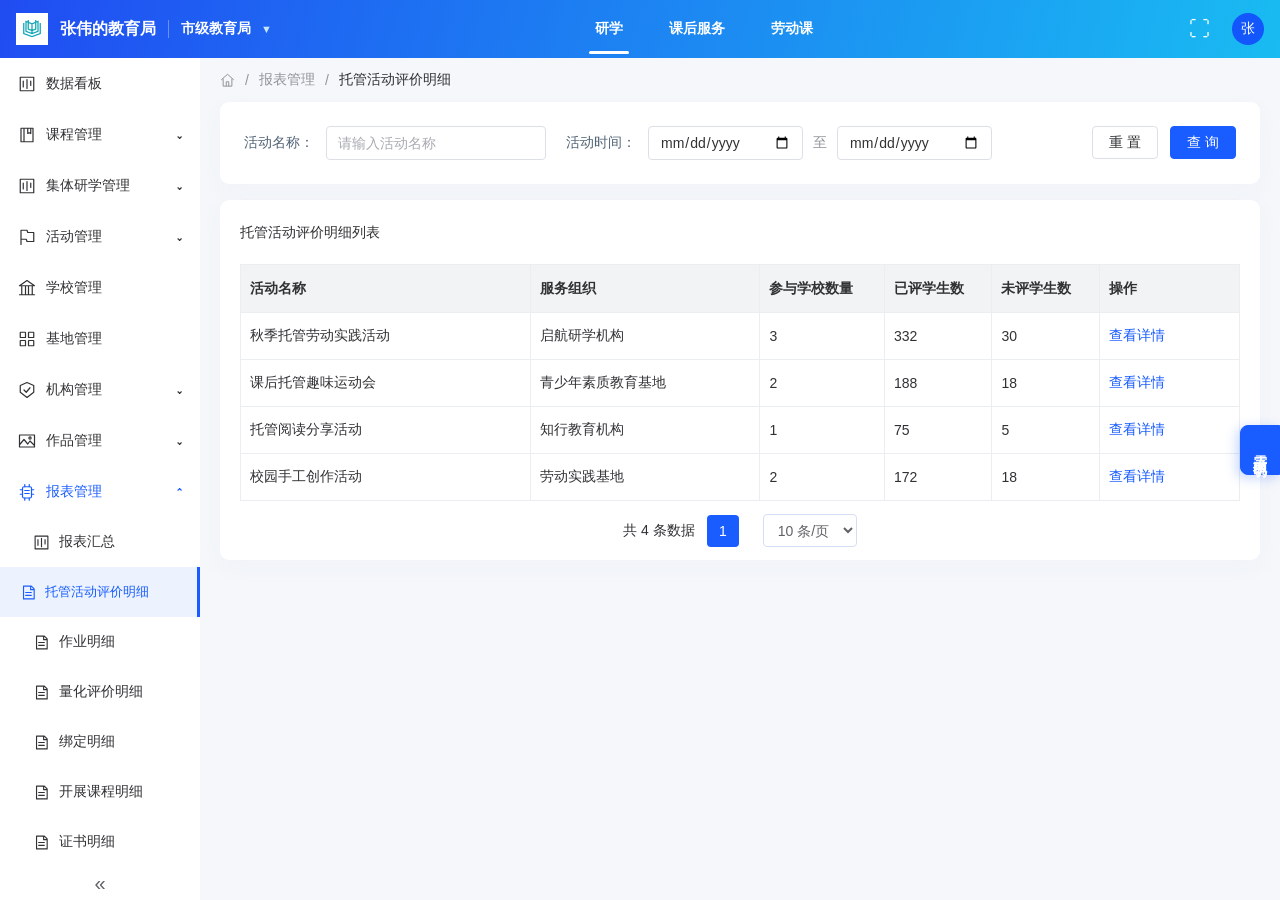
==== projects/custody-activity-evaluation/index.html @ d4545032 "Float requirements button at right edge of viewport" ====
<!doctype html>
<html lang="zh-CN">
<head>
<meta charset="UTF-8"><meta name="viewport" content="width=device-width,initial-scale=1">
<title>托管活动评价明细 · 教育局管理平台</title>
<style>
*{box-sizing:border-box}body{margin:0;color:#303133;background:#f5f7fa;font:14px Arial,"Microsoft YaHei","PingFang SC",sans-serif}button,input,select{font:inherit}button{cursor:pointer}header{height:58px;background:linear-gradient(105deg,#204cf2,#19bbf2);display:flex;align-items:center;color:white;padding:0 16px;position:fixed;z-index:5;inset:0 0 auto}.brand{display:flex;align-items:center;gap:12px;font-size:16px;font-weight:600}.logo{background:white;width:32px;height:32px;color:#13a7b7;display:grid;place-items:center}.logo svg{width:24px;height:24px}.level{border-left:1px solid #ffffff55;padding-left:12px;font-size:14px}.triangle{font-size:11px;color:#c6e5ff;padding-left:6px}.top-tabs{position:absolute;left:46%;height:100%;display:flex;gap:34px;align-items:center}.top-tab{position:relative;color:white;border:0;background:none;padding:0 6px;height:100%;font-weight:600}.top-tab.active:after{content:"";position:absolute;bottom:4px;left:0;right:0;height:3px;background:white;border-radius:2px}.account{margin-left:auto;display:flex;gap:22px;align-items:center}.avatar{height:32px;width:32px;background:#1256fc;border-radius:50%;display:grid;place-items:center}aside{position:fixed;top:58px;bottom:0;left:0;width:200px;background:white;display:flex;flex-direction:column}.menu-scroll{overflow:auto;flex:1;padding-bottom:10px}.menu{width:100%;border:0;background:white;text-align:left;height:51px;padding:0 18px;display:flex;align-items:center;gap:10px;white-space:nowrap;color:#303133}.menu svg{height:18px;width:18px;flex-shrink:0}.chevron{margin-left:auto;font-size:12px}.menu.parent{color:#195cff}.submenu .menu{padding-left:33px;font-size:14px;height:50px;gap:9px}.submenu .menu svg{width:17px;height:17px}.submenu .menu.new-item{padding-left:20px;font-size:13px;gap:8px}.menu.active{background:#ecf3ff;color:#195cff;border-right:3px solid #195cff}.menu:hover{background:#f0f5ff}.collapse{height:34px;background:white;border:0;font-size:20px;color:#606266}.hidden{display:none!important}main{margin:58px 0 0 200px;padding:0 20px 30px;min-height:calc(100vh - 58px)}.breadcrumb{height:44px;display:flex;align-items:center;gap:10px;color:#909399}.breadcrumb svg{height:15px;width:15px}.breadcrumb .current{color:#303133}.panel{background:white;border-radius:9px;box-shadow:0 7px 18px #e8eef766;margin-bottom:16px}.filter-top{height:61px;border-bottom:1px solid #f1f2f5;padding:0 24px;display:flex;align-items:center;gap:30px}.filter-title{font-weight:500}.subtle{color:#909399;font-size:13px}.search{margin-left:auto;width:246px;height:33px;border:1px solid #d5def3;border-radius:5px;display:flex;align-items:center;gap:6px;padding:0 10px;color:#8d9aad}.search svg{height:14px;width:14px}.search input{width:100%;border:0;outline:none;color:#606266}.search input::placeholder{color:#8994a7}.filter-body{padding:0 24px}.filter-row{height:56px;display:flex;align-items:center;border-bottom:1px dashed #f0f1f4;gap:24px}.filter-label{width:72px;text-align:right;color:#526477}.choice{border:1px solid transparent;background:white;padding:3px 8px;border-radius:3px;color:#303133;line-height:18px}.choice.selected{border-color:#5e6cff;color:#5264ff}.expand{margin-left:auto;color:#195cff;border:0;background:none}.actions{height:58px;display:flex;align-items:center;justify-content:flex-end;gap:16px}.btn{height:33px;padding:0 16px;border:1px solid #dcdfe6;border-radius:4px;background:white;color:#303133}.btn.primary{background:#195cff;border-color:#195cff;color:white}.btn:disabled{opacity:.48;cursor:not-allowed}.list-panel{padding:16px 20px 0;min-height:310px}.toolbar{height:48px;display:flex;align-items:flex-start;justify-content:space-between}.toolbar-title{line-height:32px;font-weight:500}.export{display:flex;align-items:center;gap:7px}.export svg{width:15px;height:15px}table{width:100%;border-collapse:collapse;font-size:14px}th,td{border:1px solid #ebeef0;text-align:left;padding:14px 9px;height:47px}th{background:#f2f3f5;font-weight:600}.structure-table th{height:48px}.empty-cell{height:154px;text-align:center;color:#909399}.empty{display:flex;flex-direction:column;align-items:center;gap:10px}.empty svg{height:42px;width:52px;color:#c3cbd8}.empty small{color:#b0b6c0;font-size:12px}.pagination{height:59px;display:flex;justify-content:center;align-items:center;gap:12px}.page{border:0;border-radius:4px;height:32px;min-width:32px;background:#195cff;color:white}.page-size{margin-left:12px;border:1px solid #d5def3;background:white;height:33px;border-radius:4px;padding:0 10px;color:#606266}.toast{position:fixed;top:76px;left:50%;transform:translateX(-50%);background:white;border:1px solid #dce8ff;box-shadow:0 5px 20px #0001;padding:12px 24px;border-radius:5px;z-index:8;color:#526477}.placeholder-row{height:56px;color:#a5adba;display:flex;align-items:center;padding-left:96px;border-bottom:1px dashed #f0f1f4}body.compact aside{width:64px}body.compact aside .menu span,body.compact .submenu,body.compact .chevron{display:none}body.compact main{margin-left:64px}body.compact .menu{justify-content:center;padding:0}@media(max-width:1000px){.top-tabs{left:49%;gap:14px}.level{display:none}main{min-width:760px}.brand{font-size:14px}.subtle{font-size:12px}}button:focus-visible{outline:2px solid #72a1ff;outline-offset:3px}

.activity-filters{display:flex;flex-wrap:wrap;align-items:center;gap:24px 32px;padding:24px 0;border-bottom:1px dashed #f0f1f4}.field{display:flex;align-items:center;gap:12px}.field>span{color:#526477;white-space:nowrap}.field input{width:220px;height:34px;padding:0 11px;color:#303133;border:1px solid #dcdfe6;border-radius:4px;background:white;outline:none}.field input:focus{border-color:#195cff}.field input::placeholder{color:#a8abb2}.date-range{display:flex;align-items:center;gap:10px}.date-range input{width:155px}.date-range em{font-style:normal;color:#909399}.link-btn{border:0;background:none;padding:0;color:#195cff}.demo-tag{font-size:12px;color:#909399;margin-left:12px;font-weight:400}.structure-table th:first-child{width:40%}.structure-table th:last-child{width:140px}dialog{border:0;border-radius:8px;padding:0;width:560px;max-width:90vw;box-shadow:0 14px 50px #0003;color:#303133}dialog::backdrop{background:#0006}.dialog-head{padding:20px 24px;border-bottom:1px solid #ebeef0;display:flex;align-items:center;justify-content:space-between;font-size:16px}.dialog-close{border:0;background:none;color:#909399;font-size:24px}.dialog-body{padding:24px}.detail-grid{display:grid;grid-template-columns:140px 1fr;gap:20px 12px;margin:0}.detail-grid dt{color:#909399}.detail-grid dd{margin:0}.detail-placeholder{margin-top:24px;padding:24px;text-align:center;background:#f5f7fa;color:#909399;border-radius:4px}.dialog-foot{padding:0 24px 20px;text-align:right}.field input.invalid{border-color:#f56c6c}
.filter-body:has(.activity-filters){display:flex;align-items:flex-start;gap:24px}.filter-body:has(.activity-filters) #filters{flex:1;min-width:0}.filter-body:has(.activity-filters) .activity-filters{border-bottom:0;gap:20px}.filter-body:has(.activity-filters)>.actions{flex-shrink:0;height:auto;padding:24px 0;gap:12px}.filter-body:has(.activity-filters) .field select{width:140px}
.structure-table{min-width:1000px}.structure-table th:first-child{width:29%}.structure-table th:nth-child(2){width:23%}
.requirements-button{position:fixed;right:0;top:50%;transform:translateY(-50%);z-index:10;writing-mode:vertical-rl;letter-spacing:3px;width:40px;height:auto;padding:18px 10px;border-radius:8px 0 0 8px;box-shadow:-3px 3px 12px #195cff40;font-weight:600}.requirements-button:hover{background:#3974ff}#requirements-drawer{position:fixed;inset:0 0 0 auto;margin:0;width:640px;max-width:100vw;height:100dvh;max-height:100dvh;border-radius:0;box-shadow:-8px 0 32px #0002}#requirements-drawer[open]{display:flex;flex-direction:column;animation:drawer-enter .2s ease-out}#requirements-drawer::backdrop{background:#0005}.requirements-head{display:flex;align-items:center;justify-content:space-between;padding:20px 24px;border-bottom:1px solid #ebeef0;flex-shrink:0}.requirements-head h2{font-size:18px;font-weight:600;margin:0}.requirements-content{padding:24px;overflow:auto;flex:1;line-height:1.8}.requirements-content h3{font-size:16px;line-height:1.8;margin:0 0 22px;font-weight:600}.requirements-section-label{color:#526477;font-weight:600;margin:0 0 18px}.requirements-content section+section{border-top:1px solid #ebeef0;margin-top:24px;padding-top:24px}.requirements-content h4{font-size:16px;color:#195cff;margin:0 0 16px}.requirements-content dl{margin:0}.requirements-content dt{font-weight:600;margin:16px 0 5px}.requirements-content dt:after{content:'：'}.requirements-content dd{margin:0;color:#606266}.requirements-footer{padding:16px 24px;border-top:1px solid #ebeef0;text-align:right;flex-shrink:0}@keyframes drawer-enter{from{transform:translateX(100%)}to{transform:translateX(0)}}@media(prefers-reduced-motion:reduce){#requirements-drawer[open]{animation:none}}
</style>
</head>
<body>
<svg xmlns="http://www.w3.org/2000/svg" style="display:none"><symbol id="grid" viewBox="0 0 24 24"><rect x="3" y="3" width="7" height="7" rx=".5"/><rect x="14" y="3" width="7" height="7" rx=".5"/><rect x="3" y="14" width="7" height="7" rx=".5"/><rect x="14" y="14" width="7" height="7" rx=".5"/></symbol><symbol id="book" viewBox="0 0 24 24"><path d="M4 3h16v18H4zM8 3v18M13 3v7l2-1 2 1V3"/></symbol><symbol id="chart" viewBox="0 0 24 24"><path d="M3 21V3h18v18zM7 16V8m5 10V6m5 8V8"/></symbol><symbol id="flag" viewBox="0 0 24 24"><path d="M4 22V3h8l1 3h8v12h-9l-1-3H4"/></symbol><symbol id="school" viewBox="0 0 24 24"><path d="m2 9 10-7 10 7H2zm0 12h20M5 10v11m5-11v11m4-11v11m5-11v11"/></symbol><symbol id="shield" viewBox="0 0 24 24"><path d="m12 2 9 4v9l-9 7-9-7V6zM8 12l3 3 5-6"/></symbol><symbol id="image" viewBox="0 0 24 24"><path d="M2 4h20v16H2zM2 17l6-7 5 6 3-4 6 6"/><circle cx="16" cy="8" r="1.5"/></symbol><symbol id="report" viewBox="0 0 24 24"><rect x="6" y="5" width="12" height="15" rx="2"/><path d="M9 5V2m6 3V2M9 20v3m6-3v3M6 9H3m3 6H3m15-6h3m-3 6h3M9 10h6m-6 4h6"/></symbol><symbol id="detail" viewBox="0 0 24 24"><path d="M5 3h11l4 4v14H5zM15 3v5h5M8 12h8m-8 4h8"/></symbol><symbol id="home" viewBox="0 0 24 24"><path d="m2 11 10-9 10 9M5 9v12h14V9M10 21v-7h4v7"/></symbol><symbol id="search" viewBox="0 0 24 24"><circle cx="10" cy="10" r="7"/><path d="m15 15 7 7"/></symbol><symbol id="export" viewBox="0 0 24 24"><path d="M12 16V3m-5 5 5-5 5 5M3 15v6h18v-6"/></symbol></svg>
<header><div class="brand"><div class="logo"><svg viewBox="0 0 32 32" fill="none" stroke="currentColor" stroke-width="1.7"><path d="M5 8v14l11 4 11-4V8M8 6l8 3 8-3v13l-8 3-8-3zM16 9v13M11 4v12l5 2 5-2V4"/></svg></div><span>张伟的教育局</span><span class="level">市级教育局 <span class="triangle">▼</span></span></div><nav class="top-tabs"><button class="top-tab active">研学</button><button class="top-tab">课后服务</button><button class="top-tab">劳动课</button></nav><div class="account"><span style="font-size:21px">⛶</span><div class="avatar">张</div></div></header>
<aside><div class="menu-scroll" id="menu"></div><button class="collapse" title="收起菜单" aria-label="收起菜单">«</button></aside>
<main><div class="breadcrumb"><svg fill="none" stroke="currentColor" stroke-width="1.6"><use href="#home"/></svg><span>/</span><span>报表管理</span><span>/</span><span class="current" id="breadcrumb">托管活动评价明细</span></div>
<section class="panel"><div class="filter-top" id="filter-top"><span class="filter-title">筛选条件</span><span class="subtle">具体筛选项待补充</span></div><div class="filter-body"><div id="filters"></div><div class="actions"><button class="btn" id="reset">重 置</button><button class="btn primary" id="query">查 询</button></div></div></section>
<section class="panel list-panel"><div class="toolbar"><span class="toolbar-title" id="list-title">托管活动评价明细列表</span></div><div style="overflow:auto" id="table"></div><div class="pagination"><span id="total">共 0 条数据</span><button class="page">1</button><select class="page-size" aria-label="每页条数"><option>10 条/页</option><option>20 条/页</option><option>50 条/页</option></select></div></section></main>
<button class="btn primary requirements-button" id="requirements-button" aria-haspopup="dialog" aria-controls="requirements-drawer" aria-expanded="false">需求说明</button>
<dialog id="detail-dialog" aria-labelledby="detail-title"><div class="dialog-head"><span id="detail-title">托管活动评价详情</span><button class="dialog-close" aria-label="关闭详情">×</button></div><div class="dialog-body" id="detail-body"></div><div class="dialog-foot"><button class="btn" id="close-detail">关 闭</button></div></dialog>
<dialog id="requirements-drawer" aria-labelledby="requirements-title"><div class="requirements-head"><h2 id="requirements-title">需求说明</h2><button class="dialog-close" id="requirements-close" aria-label="关闭需求说明">×</button></div><div class="requirements-content"><h3>教育局端 —— 报表管理——新增托管活动评价明细</h3><p class="requirements-section-label">【统计来源】</p><section><h4>1、市教育局</h4><dl><dt>参与学校数</dt><dd>该市教育局和该市区县教育局下的所有的机构端、基地端、运营后台创建的托管活动授权给学校并上架的学校数量</dd><dt>已评价学生数</dt><dd>该市教育局和该市区县教育局下所有学校学生，报名后在家长端小程序提交的评价数量</dd><dt>未评价学生数</dt><dd>该市教育局和该市区县教育局下所有学校学生，总报名数量 - 已评价学生数量</dd><dt>评价明细</dt><dd>来源于学生在家长端小程序提交的评价明细</dd></dl></section><section><h4>2、区县教育局</h4><dl><dt>参与学校数</dt><dd>该区县教育局下的所有的机构端、基地端、运营后台创建的托管活动授权给学校并上架的学校数量</dd><dt>已评价学生数</dt><dd>该区县教育局下所有学校学生，报名后在家长端小程序提交的评价数量</dd><dt>未评价学生数</dt><dd>该区县教育局下所有学校学生，总报名数量 - 已评价学生数量</dd><dt>评价明细</dt><dd>来源于家长端学生提交的评价明细</dd></dl></section></div><div class="requirements-footer"><button class="btn" id="requirements-done">关 闭</button></div></dialog>
<script>
const icon=(name)=>`<svg fill="none" stroke="currentColor" stroke-width="1.6" stroke-linejoin="round" stroke-linecap="round"><use href="#${name}"/></svg>`;
const parents=[['数据看板','chart'],['课程管理','book'],['集体研学管理','chart'],['活动管理','flag'],['学校管理','school'],['基地管理','grid'],['机构管理','shield'],['作品管理','image']];
const reports=['报表汇总','托管活动评价明细','作业明细','量化评价明细','绑定明细','开展课程明细','证书明细','校级报表','活动报表','营期班级统计'];
document.querySelector('#menu').innerHTML=parents.map(([label,img],i)=>`<button class="menu" data-other="${label}">${icon(img)}<span>${label}</span>${[1,2,3,6,7].includes(i)?'<b class="chevron">⌄</b>':''}</button>`).join('')+`<button class="menu parent" id="report-toggle" aria-expanded="true">${icon('report')}<span>报表管理</span><b class="chevron">⌃</b></button><div class="submenu">${reports.map((label,i)=>`<button class="menu ${i===1?'active new-item':''}" data-report="${label}">${icon(i===0?'chart':i===8?'grid':'detail')}<span>${label}</span></button>`).join('')}</div>`;
let current='托管活动评价明细';
const activities=[
{id:1,serviceOrganization:'启航研学机构',name:'秋季托管劳动实践活动',date:'2026-11-12',schools:[{name:'驻马店市实验小学',evaluated:128,unevaluated:12},{name:'驻马店市第二小学',evaluated:96,unevaluated:8},{name:'驻马店市第三小学',evaluated:108,unevaluated:10}]},
{id:2,serviceOrganization:'青少年素质教育基地',name:'课后托管趣味运动会',date:'2026-11-10',schools:[{name:'驻马店市实验小学',evaluated:86,unevaluated:6},{name:'驻马店市第二小学',evaluated:102,unevaluated:12}]},
{id:3,serviceOrganization:'知行教育机构',name:'托管阅读分享活动',date:'2026-11-06',schools:[{name:'驻马店市第三小学',evaluated:75,unevaluated:5}]},
{id:4,serviceOrganization:'劳动实践基地',name:'校园手工创作活动',date:'2026-10-28',schools:[{name:'驻马店市实验小学',evaluated:90,unevaluated:10},{name:'驻马店市第三小学',evaluated:82,unevaluated:8}]}];
const escapeHtml=value=>String(value).replace(/[&<>"']/g,c=>({'&':'&amp;','<':'&lt;','>':'&gt;','"':'&quot;',"'":'&#39;'}[c]));
function filterActivities(school='',activity='',start='',end=''){
return activities.filter(a=>a.name.includes(activity)&&(!start||a.date>=start)&&(!end||a.date<=end)).map(a=>({...a,schools:a.schools.filter(s=>s.name.includes(school))})).filter(a=>a.schools.length).map(a=>({...a,schoolCount:a.schools.length,evaluated:a.schools.reduce((n,s)=>n+s.evaluated,0),unevaluated:a.schools.reduce((n,s)=>n+s.unevaluated,0)}));
}
let activityRows=[];
function renderActivities(){
const school='';const activity=document.querySelector('#activity-name').value.trim();const start=document.querySelector('#activity-start').value;const end=document.querySelector('#activity-end').value;
document.querySelector('#activity-end').classList.toggle('invalid',Boolean(start&&end&&start>end));
if(start&&end&&start>end){toast('结束时间不能早于开始时间');return}
activityRows=filterActivities(school,activity,start,end);
document.querySelector('#table').innerHTML='<table class="structure-table"><thead><tr><th>活动名称</th><th>服务组织</th><th>参与学校数量</th><th>已评学生数</th><th>未评学生数</th><th>操作</th></tr></thead><tbody>'+(activityRows.length?activityRows.map(a=>`<tr><td>${escapeHtml(a.name)}</td><td>${escapeHtml(a.serviceOrganization)}</td><td>${a.schoolCount}</td><td>${a.evaluated}</td><td>${a.unevaluated}</td><td><button class="link-btn" data-detail="${a.id}">查看详情</button></td></tr>`).join(''):'<tr><td colspan="6" class="empty-cell">暂无符合筛选条件的数据</td></tr>')+'</tbody></table>';
document.querySelector('#total').textContent='共 '+activityRows.length+' 条数据';
}
function render(name){
current=name;document.querySelector('#breadcrumb').textContent=name;document.title=name+' · 教育局管理平台';document.querySelectorAll('[data-report]').forEach(el=>el.classList.toggle('active',el.dataset.report===name));const student=name==='学生明细';const custody=name==='托管活动评价明细';document.querySelector('#filter-top').classList.toggle('hidden',custody);document.querySelector('#requirements-button').classList.toggle('hidden',!custody);
document.querySelector('#filter-top').innerHTML=student?'<span>学生数: <b>2</b></span><span>作业提交数: <b>15</b></span><label class="search">'+icon('search')+'<input placeholder="请输入学生姓名" aria-label="学生姓名"></label>':'<span class="filter-title">筛选条件</span>';
document.querySelector('#filters').innerHTML=student?'<div class="filter-row"><span class="filter-label">学年：</span><button class="choice selected">2026~2027</button><button class="choice">2025~2026</button><button class="expand">展开⌄</button></div><div class="filter-row"><span class="filter-label">学期：</span><button class="choice selected">2026上学期</button></div>':custody?'<div class="activity-filters"><label class="field"><span>活动名称：</span><input id="activity-name" type="search" placeholder="请输入活动名称"></label><div class="field"><span>活动时间：</span><div class="date-range"><input id="activity-start" type="date" aria-label="活动开始时间"><em>至</em><input id="activity-end" type="date" aria-label="活动结束时间"></div></div></div>':'<div class="placeholder-row">筛选条件待补充</div>';
document.querySelector('#list-title').innerHTML=student?'':escapeHtml(name)+'列表';document.querySelector('#export')?.remove();if(student){const exportButton=document.createElement('button');exportButton.className='btn primary export';exportButton.id='export';exportButton.innerHTML=icon('export')+'导出报表';exportButton.onclick=exportReferenceStudents;document.querySelector('.toolbar').append(exportButton)};
if(student){renderStudents('')}else if(custody){renderActivities()}else{document.querySelector('#table').innerHTML='<table><thead><tr><th>列表字段待补充</th></tr></thead><tbody><tr><td class="empty-cell">暂无数据</td></tr></tbody></table>';document.querySelector('#total').textContent='共 0 条数据'}
}
const students=[['学生张伟','已绑定',15,8,0,1,0,0,1,0,0,'15683081401'],['秋秋','已绑定',0,6,1,1,0,0,0,1,0,'18510239330']];
function renderStudents(q){let rows=students.filter(r=>r[0].includes(q));document.querySelector('#table').innerHTML='<table style="min-width:1100px"><thead><tr><th rowspan="2">学生姓名</th><th rowspan="2">绑定状态</th><th rowspan="2">作业提交数</th><th colspan="4">过程性评价</th><th colspan="4">期末综评</th><th rowspan="2">绑定手机号</th></tr><tr>'+Array(2).fill(['A','B','C','D'].map(x=>'<th>评价'+x+'数</th>').join('')).join('')+'</tr></thead><tbody>'+rows.map(r=>'<tr>'+r.map(c=>'<td>'+c+'</td>').join('')+'</tr>').join('')+'</tbody></table>';document.querySelector('#total').textContent='共 '+rows.length+' 条数据'}
let toastTimer;function toast(text){document.querySelector('.toast')?.remove();const el=document.createElement('div');el.className='toast';el.setAttribute('role','status');el.textContent=text;document.body.append(el);clearTimeout(toastTimer);toastTimer=setTimeout(()=>el.remove(),2600)}
document.querySelectorAll('[data-report]').forEach(el=>el.onclick=()=>el.dataset.report==='报表汇总'?render('学生明细'):render(el.dataset.report));document.querySelectorAll('[data-other]').forEach(el=>el.onclick=()=>toast(el.dataset.other+'暂未配置演示内容'));
document.querySelector('#report-toggle').onclick=function(){const sub=document.querySelector('.submenu');sub.classList.toggle('hidden');this.setAttribute('aria-expanded',!sub.classList.contains('hidden'));this.querySelector('.chevron').textContent=sub.classList.contains('hidden')?'⌄':'⌃'};
document.querySelector('.collapse').onclick=()=>{document.body.classList.toggle('compact');document.querySelector('.collapse').textContent=document.body.classList.contains('compact')?'»':'«'};
document.querySelector('#filters').onclick=e=>{if(e.target.classList.contains('choice')){e.target.parentNode.querySelectorAll('.choice').forEach(x=>x.classList.remove('selected'));e.target.classList.add('selected')}if(e.target.classList.contains('expand'))toast('当前演示已展示全部学年')};
document.querySelector('#reset').onclick=()=>render(current);document.querySelector('#query').onclick=()=>current==='学生明细'?renderStudents(document.querySelector('.search input').value.trim()):current==='托管活动评价明细'?renderActivities():toast('页面结构已就绪，待补充数据');function exportReferenceStudents(){const csv='\uFEFF学生姓名,绑定状态,作业提交数,过程评价A,过程评价B,过程评价C,过程评价D,期末评价A,期末评价B,期末评价C,期末评价D,绑定手机号\n'+students.map(r=>r.join(',')).join('\n');const url=URL.createObjectURL(new Blob([csv],{type:'text/csv;charset=utf-8'}));const a=document.createElement('a');a.href=url;a.download='学生明细.csv';a.click();URL.revokeObjectURL(url)};
document.querySelector('#filters').addEventListener('keydown',e=>{if(e.key==='Enter')document.querySelector('#query').click()});
document.querySelector('#table').onclick=e=>{const btn=e.target.closest('[data-detail]');if(btn)location.href='detail.html?activity='+encodeURIComponent(btn.dataset.detail)};
document.querySelector('.dialog-close').onclick=document.querySelector('#close-detail').onclick=()=>document.querySelector('#detail-dialog').close();
const requirementsDrawer=document.querySelector('#requirements-drawer');const requirementsButton=document.querySelector('#requirements-button');let previousOverflow='';
requirementsButton.onclick=()=>{previousOverflow=document.body.style.overflow;document.body.style.overflow='hidden';requirementsDrawer.showModal();requirementsButton.setAttribute('aria-expanded','true')};
document.querySelector('#requirements-close').onclick=document.querySelector('#requirements-done').onclick=()=>requirementsDrawer.close();
requirementsDrawer.addEventListener('close',()=>{document.body.style.overflow=previousOverflow;requirementsButton.setAttribute('aria-expanded','false')});
requirementsDrawer.addEventListener('click',e=>{if(e.target!==requirementsDrawer)return;const rect=requirementsDrawer.getBoundingClientRect();if(e.clientX<rect.left||e.clientX>rect.right||e.clientY<rect.top||e.clientY>rect.bottom)requirementsDrawer.close()});
render(current);
</script></body></html>
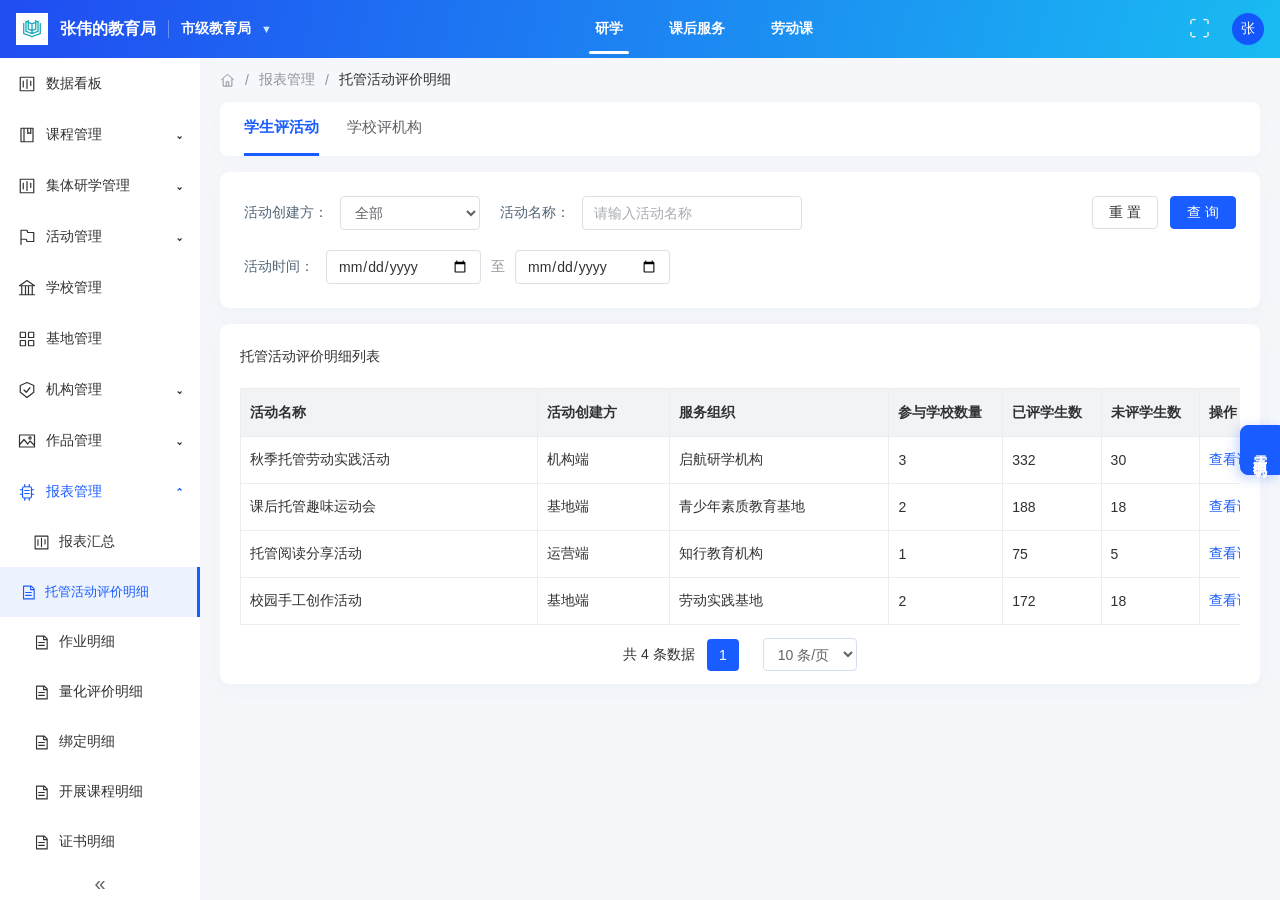
==== commit 583b1599: "Add activity creator filter and school organization evaluation tab" ====
--- a/projects/custody-activity-evaluation/index.html
+++ b/projects/custody-activity-evaluation/index.html
@@ -10,6 +10,7 @@
 .filter-body:has(.activity-filters){display:flex;align-items:flex-start;gap:24px}.filter-body:has(.activity-filters) #filters{flex:1;min-width:0}.filter-body:has(.activity-filters) .activity-filters{border-bottom:0;gap:20px}.filter-body:has(.activity-filters)>.actions{flex-shrink:0;height:auto;padding:24px 0;gap:12px}.filter-body:has(.activity-filters) .field select{width:140px}
 .structure-table{min-width:1000px}.structure-table th:first-child{width:29%}.structure-table th:nth-child(2){width:23%}
 .requirements-button{position:fixed;right:0;top:50%;transform:translateY(-50%);z-index:10;writing-mode:vertical-rl;letter-spacing:3px;width:40px;height:auto;padding:18px 10px;border-radius:8px 0 0 8px;box-shadow:-3px 3px 12px #195cff40;font-weight:600}.requirements-button:hover{background:#3974ff}#requirements-drawer{position:fixed;inset:0 0 0 auto;margin:0;width:640px;max-width:100vw;height:100dvh;max-height:100dvh;border-radius:0;box-shadow:-8px 0 32px #0002}#requirements-drawer[open]{display:flex;flex-direction:column;animation:drawer-enter .2s ease-out}#requirements-drawer::backdrop{background:#0005}.requirements-head{display:flex;align-items:center;justify-content:space-between;padding:20px 24px;border-bottom:1px solid #ebeef0;flex-shrink:0}.requirements-head h2{font-size:18px;font-weight:600;margin:0}.requirements-content{padding:24px;overflow:auto;flex:1;line-height:1.8}.requirements-content h3{font-size:16px;line-height:1.8;margin:0 0 22px;font-weight:600}.requirements-section-label{color:#526477;font-weight:600;margin:0 0 18px}.requirements-content section+section{border-top:1px solid #ebeef0;margin-top:24px;padding-top:24px}.requirements-content h4{font-size:16px;color:#195cff;margin:0 0 16px}.requirements-content dl{margin:0}.requirements-content dt{font-weight:600;margin:16px 0 5px}.requirements-content dt:after{content:'：'}.requirements-content dd{margin:0;color:#606266}.requirements-footer{padding:16px 24px;border-top:1px solid #ebeef0;text-align:right;flex-shrink:0}@keyframes drawer-enter{from{transform:translateX(100%)}to{transform:translateX(0)}}@media(prefers-reduced-motion:reduce){#requirements-drawer[open]{animation:none}}
+.evaluation-tabs{display:flex;gap:28px;align-items:center;background:white;padding:0 24px;height:54px;border-radius:8px;margin-bottom:16px;box-shadow:0 4px 14px #e8eef744}.evaluation-tab{height:100%;display:flex;align-items:center;color:#606266;text-decoration:none;border-bottom:3px solid transparent;font-size:15px}.evaluation-tab.active{color:#195cff;border-bottom-color:#195cff;font-weight:600}.evaluation-tab:hover{color:#195cff}.field select{height:34px;width:180px;padding:0 10px;border:1px solid #dcdfe6;border-radius:4px;background:white;color:#606266}.structure-table{min-width:1100px}.structure-table th:first-child{width:27%}.structure-table th:nth-child(2){width:12%}.structure-table th:nth-child(3){width:20%}
 </style>
 </head>
 <body>
@@ -17,11 +18,12 @@
 <header><div class="brand"><div class="logo"><svg viewBox="0 0 32 32" fill="none" stroke="currentColor" stroke-width="1.7"><path d="M5 8v14l11 4 11-4V8M8 6l8 3 8-3v13l-8 3-8-3zM16 9v13M11 4v12l5 2 5-2V4"/></svg></div><span>张伟的教育局</span><span class="level">市级教育局 <span class="triangle">▼</span></span></div><nav class="top-tabs"><button class="top-tab active">研学</button><button class="top-tab">课后服务</button><button class="top-tab">劳动课</button></nav><div class="account"><span style="font-size:21px">⛶</span><div class="avatar">张</div></div></header>
 <aside><div class="menu-scroll" id="menu"></div><button class="collapse" title="收起菜单" aria-label="收起菜单">«</button></aside>
 <main><div class="breadcrumb"><svg fill="none" stroke="currentColor" stroke-width="1.6"><use href="#home"/></svg><span>/</span><span>报表管理</span><span>/</span><span class="current" id="breadcrumb">托管活动评价明细</span></div>
+<nav class="evaluation-tabs" aria-label="评价类型"><a class="evaluation-tab active" href="index.html" aria-current="page">学生评活动</a><a class="evaluation-tab" href="school-organization.html">学校评机构</a></nav>
 <section class="panel"><div class="filter-top" id="filter-top"><span class="filter-title">筛选条件</span><span class="subtle">具体筛选项待补充</span></div><div class="filter-body"><div id="filters"></div><div class="actions"><button class="btn" id="reset">重 置</button><button class="btn primary" id="query">查 询</button></div></div></section>
 <section class="panel list-panel"><div class="toolbar"><span class="toolbar-title" id="list-title">托管活动评价明细列表</span></div><div style="overflow:auto" id="table"></div><div class="pagination"><span id="total">共 0 条数据</span><button class="page">1</button><select class="page-size" aria-label="每页条数"><option>10 条/页</option><option>20 条/页</option><option>50 条/页</option></select></div></section></main>
 <button class="btn primary requirements-button" id="requirements-button" aria-haspopup="dialog" aria-controls="requirements-drawer" aria-expanded="false">需求说明</button>
 <dialog id="detail-dialog" aria-labelledby="detail-title"><div class="dialog-head"><span id="detail-title">托管活动评价详情</span><button class="dialog-close" aria-label="关闭详情">×</button></div><div class="dialog-body" id="detail-body"></div><div class="dialog-foot"><button class="btn" id="close-detail">关 闭</button></div></dialog>
-<dialog id="requirements-drawer" aria-labelledby="requirements-title"><div class="requirements-head"><h2 id="requirements-title">需求说明</h2><button class="dialog-close" id="requirements-close" aria-label="关闭需求说明">×</button></div><div class="requirements-content"><h3>教育局端 —— 报表管理——新增托管活动评价明细</h3><p class="requirements-section-label">【统计来源】</p><section><h4>1、市教育局</h4><dl><dt>参与学校数</dt><dd>该市教育局和该市区县教育局下的所有的机构端、基地端、运营后台创建的托管活动授权给学校并上架的学校数量</dd><dt>已评价学生数</dt><dd>该市教育局和该市区县教育局下所有学校学生，报名后在家长端小程序提交的评价数量</dd><dt>未评价学生数</dt><dd>该市教育局和该市区县教育局下所有学校学生，总报名数量 - 已评价学生数量</dd><dt>评价明细</dt><dd>来源于学生在家长端小程序提交的评价明细</dd></dl></section><section><h4>2、区县教育局</h4><dl><dt>参与学校数</dt><dd>该区县教育局下的所有的机构端、基地端、运营后台创建的托管活动授权给学校并上架的学校数量</dd><dt>已评价学生数</dt><dd>该区县教育局下所有学校学生，报名后在家长端小程序提交的评价数量</dd><dt>未评价学生数</dt><dd>该区县教育局下所有学校学生，总报名数量 - 已评价学生数量</dd><dt>评价明细</dt><dd>来源于家长端学生提交的评价明细</dd></dl></section></div><div class="requirements-footer"><button class="btn" id="requirements-done">关 闭</button></div></dialog>
+<dialog id="requirements-drawer" aria-labelledby="requirements-title"><div class="requirements-head"><h2 id="requirements-title">需求说明</h2><button class="dialog-close" id="requirements-close" aria-label="关闭需求说明">×</button></div><div class="requirements-content"><h3>驻马店教育局端新增托管活动学生对活动的评价统计明细</h3><h3>教育局端 —— 报表管理——新增托管活动学生评价明细入口</h3><p class="requirements-section-label">【统计来源】</p><section><h4>1、市教育局</h4><dl><dt>参与学校数</dt><dd>该市教育局和该市区县教育局下的所有的机构端、基地端、运营后台创建的托管活动授权给学校并上架的学校数量</dd><dt>已评价学生数</dt><dd>该市教育局和该市区县教育局下所有学校学生，报名后在家长端小程序提交的评价数量</dd><dt>未评价学生数</dt><dd>该市教育局和该市区县教育局下所有学校学生，总报名数量 - 已评价学生数量</dd><dt>评价明细</dt><dd>来源于学生在家长端小程序提交的评价明细</dd></dl></section><section><h4>2、区县教育局</h4><dl><dt>参与学校数</dt><dd>该区县教育局下的所有的机构端、基地端、运营后台创建的托管活动授权给学校并上架的学校数量</dd><dt>已评价学生数</dt><dd>该区县教育局下所有学校学生，报名后在家长端小程序提交的评价数量</dd><dt>未评价学生数</dt><dd>该区县教育局下所有学校学生，总报名数量 - 已评价学生数量</dd><dt>评价明细</dt><dd>来源于家长端学生提交的评价明细</dd></dl></section></div><div class="requirements-footer"><button class="btn" id="requirements-done">关 闭</button></div></dialog>
 <script>
 const icon=(name)=>`<svg fill="none" stroke="currentColor" stroke-width="1.6" stroke-linejoin="round" stroke-linecap="round"><use href="#${name}"/></svg>`;
 const parents=[['数据看板','chart'],['课程管理','book'],['集体研学管理','chart'],['活动管理','flag'],['学校管理','school'],['基地管理','grid'],['机构管理','shield'],['作品管理','image']];
@@ -29,27 +31,27 @@
 document.querySelector('#menu').innerHTML=parents.map(([label,img],i)=>`<button class="menu" data-other="${label}">${icon(img)}<span>${label}</span>${[1,2,3,6,7].includes(i)?'<b class="chevron">⌄</b>':''}</button>`).join('')+`<button class="menu parent" id="report-toggle" aria-expanded="true">${icon('report')}<span>报表管理</span><b class="chevron">⌃</b></button><div class="submenu">${reports.map((label,i)=>`<button class="menu ${i===1?'active new-item':''}" data-report="${label}">${icon(i===0?'chart':i===8?'grid':'detail')}<span>${label}</span></button>`).join('')}</div>`;
 let current='托管活动评价明细';
 const activities=[
-{id:1,serviceOrganization:'启航研学机构',name:'秋季托管劳动实践活动',date:'2026-11-12',schools:[{name:'驻马店市实验小学',evaluated:128,unevaluated:12},{name:'驻马店市第二小学',evaluated:96,unevaluated:8},{name:'驻马店市第三小学',evaluated:108,unevaluated:10}]},
-{id:2,serviceOrganization:'青少年素质教育基地',name:'课后托管趣味运动会',date:'2026-11-10',schools:[{name:'驻马店市实验小学',evaluated:86,unevaluated:6},{name:'驻马店市第二小学',evaluated:102,unevaluated:12}]},
-{id:3,serviceOrganization:'知行教育机构',name:'托管阅读分享活动',date:'2026-11-06',schools:[{name:'驻马店市第三小学',evaluated:75,unevaluated:5}]},
-{id:4,serviceOrganization:'劳动实践基地',name:'校园手工创作活动',date:'2026-10-28',schools:[{name:'驻马店市实验小学',evaluated:90,unevaluated:10},{name:'驻马店市第三小学',evaluated:82,unevaluated:8}]}];
+{id:1,creator:'机构端',evaluationMode:'score',serviceOrganization:'启航研学机构',name:'秋季托管劳动实践活动',date:'2026-11-12',schools:[{name:'驻马店市实验小学',evaluated:128,unevaluated:12},{name:'驻马店市第二小学',evaluated:96,unevaluated:8},{name:'驻马店市第三小学',evaluated:108,unevaluated:10}]},
+{id:2,creator:'基地端',evaluationMode:'star',serviceOrganization:'青少年素质教育基地',name:'课后托管趣味运动会',date:'2026-11-10',schools:[{name:'驻马店市实验小学',evaluated:86,unevaluated:6},{name:'驻马店市第二小学',evaluated:102,unevaluated:12}]},
+{id:3,creator:'运营端',evaluationMode:'score',serviceOrganization:'知行教育机构',name:'托管阅读分享活动',date:'2026-11-06',schools:[{name:'驻马店市第三小学',evaluated:75,unevaluated:5}]},
+{id:4,creator:'基地端',evaluationMode:'star',serviceOrganization:'劳动实践基地',name:'校园手工创作活动',date:'2026-10-28',schools:[{name:'驻马店市实验小学',evaluated:90,unevaluated:10},{name:'驻马店市第三小学',evaluated:82,unevaluated:8}]}];
 const escapeHtml=value=>String(value).replace(/[&<>"']/g,c=>({'&':'&amp;','<':'&lt;','>':'&gt;','"':'&quot;',"'":'&#39;'}[c]));
-function filterActivities(school='',activity='',start='',end=''){
-return activities.filter(a=>a.name.includes(activity)&&(!start||a.date>=start)&&(!end||a.date<=end)).map(a=>({...a,schools:a.schools.filter(s=>s.name.includes(school))})).filter(a=>a.schools.length).map(a=>({...a,schoolCount:a.schools.length,evaluated:a.schools.reduce((n,s)=>n+s.evaluated,0),unevaluated:a.schools.reduce((n,s)=>n+s.unevaluated,0)}));
+function filterActivities(school='',activity='',start='',end='',creator=''){
+return activities.filter(a=>(!creator||a.creator===creator)&&a.name.includes(activity)&&(!start||a.date>=start)&&(!end||a.date<=end)).map(a=>({...a,schools:a.schools.filter(s=>s.name.includes(school))})).filter(a=>a.schools.length).map(a=>({...a,schoolCount:a.schools.length,evaluated:a.schools.reduce((n,s)=>n+s.evaluated,0),unevaluated:a.schools.reduce((n,s)=>n+s.unevaluated,0)}));
 }
 let activityRows=[];
 function renderActivities(){
 const school='';const activity=document.querySelector('#activity-name').value.trim();const start=document.querySelector('#activity-start').value;const end=document.querySelector('#activity-end').value;
 document.querySelector('#activity-end').classList.toggle('invalid',Boolean(start&&end&&start>end));
 if(start&&end&&start>end){toast('结束时间不能早于开始时间');return}
-activityRows=filterActivities(school,activity,start,end);
-document.querySelector('#table').innerHTML='<table class="structure-table"><thead><tr><th>活动名称</th><th>服务组织</th><th>参与学校数量</th><th>已评学生数</th><th>未评学生数</th><th>操作</th></tr></thead><tbody>'+(activityRows.length?activityRows.map(a=>`<tr><td>${escapeHtml(a.name)}</td><td>${escapeHtml(a.serviceOrganization)}</td><td>${a.schoolCount}</td><td>${a.evaluated}</td><td>${a.unevaluated}</td><td><button class="link-btn" data-detail="${a.id}">查看详情</button></td></tr>`).join(''):'<tr><td colspan="6" class="empty-cell">暂无符合筛选条件的数据</td></tr>')+'</tbody></table>';
+activityRows=filterActivities(school,activity,start,end,document.querySelector('#activity-creator').value);
+document.querySelector('#table').innerHTML='<table class="structure-table"><thead><tr><th>活动名称</th><th>活动创建方</th><th>服务组织</th><th>参与学校数量</th><th>已评学生数</th><th>未评学生数</th><th>操作</th></tr></thead><tbody>'+(activityRows.length?activityRows.map(a=>`<tr><td>${escapeHtml(a.name)}</td><td>${escapeHtml(a.creator)}</td><td>${escapeHtml(a.serviceOrganization)}</td><td>${a.schoolCount}</td><td>${a.evaluated}</td><td>${a.unevaluated}</td><td><button class="link-btn" data-detail="${a.id}">查看详情</button></td></tr>`).join(''):'<tr><td colspan="7" class="empty-cell">暂无符合筛选条件的数据</td></tr>')+'</tbody></table>';
 document.querySelector('#total').textContent='共 '+activityRows.length+' 条数据';
 }
 function render(name){
-current=name;document.querySelector('#breadcrumb').textContent=name;document.title=name+' · 教育局管理平台';document.querySelectorAll('[data-report]').forEach(el=>el.classList.toggle('active',el.dataset.report===name));const student=name==='学生明细';const custody=name==='托管活动评价明细';document.querySelector('#filter-top').classList.toggle('hidden',custody);document.querySelector('#requirements-button').classList.toggle('hidden',!custody);
+current=name;document.querySelector('#breadcrumb').textContent=name;document.title=name+' · 教育局管理平台';document.querySelectorAll('[data-report]').forEach(el=>el.classList.toggle('active',el.dataset.report===name));const student=name==='学生明细';const custody=name==='托管活动评价明细';document.querySelector('.evaluation-tabs').classList.toggle('hidden',!custody);document.querySelector('#filter-top').classList.toggle('hidden',custody);
 document.querySelector('#filter-top').innerHTML=student?'<span>学生数: <b>2</b></span><span>作业提交数: <b>15</b></span><label class="search">'+icon('search')+'<input placeholder="请输入学生姓名" aria-label="学生姓名"></label>':'<span class="filter-title">筛选条件</span>';
-document.querySelector('#filters').innerHTML=student?'<div class="filter-row"><span class="filter-label">学年：</span><button class="choice selected">2026~2027</button><button class="choice">2025~2026</button><button class="expand">展开⌄</button></div><div class="filter-row"><span class="filter-label">学期：</span><button class="choice selected">2026上学期</button></div>':custody?'<div class="activity-filters"><label class="field"><span>活动名称：</span><input id="activity-name" type="search" placeholder="请输入活动名称"></label><div class="field"><span>活动时间：</span><div class="date-range"><input id="activity-start" type="date" aria-label="活动开始时间"><em>至</em><input id="activity-end" type="date" aria-label="活动结束时间"></div></div></div>':'<div class="placeholder-row">筛选条件待补充</div>';
+document.querySelector('#filters').innerHTML=student?'<div class="filter-row"><span class="filter-label">学年：</span><button class="choice selected">2026~2027</button><button class="choice">2025~2026</button><button class="expand">展开⌄</button></div><div class="filter-row"><span class="filter-label">学期：</span><button class="choice selected">2026上学期</button></div>':custody?'<div class="activity-filters"><label class="field"><span>活动创建方：</span><select id="activity-creator"><option value="">全部</option><option>机构端</option><option>基地端</option><option>运营端</option></select></label><label class="field"><span>活动名称：</span><input id="activity-name" type="search" placeholder="请输入活动名称"></label><div class="field"><span>活动时间：</span><div class="date-range"><input id="activity-start" type="date" aria-label="活动开始时间"><em>至</em><input id="activity-end" type="date" aria-label="活动结束时间"></div></div></div>':'<div class="placeholder-row">筛选条件待补充</div>';
 document.querySelector('#list-title').innerHTML=student?'':escapeHtml(name)+'列表';document.querySelector('#export')?.remove();if(student){const exportButton=document.createElement('button');exportButton.className='btn primary export';exportButton.id='export';exportButton.innerHTML=icon('export')+'导出报表';exportButton.onclick=exportReferenceStudents;document.querySelector('.toolbar').append(exportButton)};
 if(student){renderStudents('')}else if(custody){renderActivities()}else{document.querySelector('#table').innerHTML='<table><thead><tr><th>列表字段待补充</th></tr></thead><tbody><tr><td class="empty-cell">暂无数据</td></tr></tbody></table>';document.querySelector('#total').textContent='共 0 条数据'}
 }
@@ -62,7 +64,7 @@
 document.querySelector('#filters').onclick=e=>{if(e.target.classList.contains('choice')){e.target.parentNode.querySelectorAll('.choice').forEach(x=>x.classList.remove('selected'));e.target.classList.add('selected')}if(e.target.classList.contains('expand'))toast('当前演示已展示全部学年')};
 document.querySelector('#reset').onclick=()=>render(current);document.querySelector('#query').onclick=()=>current==='学生明细'?renderStudents(document.querySelector('.search input').value.trim()):current==='托管活动评价明细'?renderActivities():toast('页面结构已就绪，待补充数据');function exportReferenceStudents(){const csv='\uFEFF学生姓名,绑定状态,作业提交数,过程评价A,过程评价B,过程评价C,过程评价D,期末评价A,期末评价B,期末评价C,期末评价D,绑定手机号\n'+students.map(r=>r.join(',')).join('\n');const url=URL.createObjectURL(new Blob([csv],{type:'text/csv;charset=utf-8'}));const a=document.createElement('a');a.href=url;a.download='学生明细.csv';a.click();URL.revokeObjectURL(url)};
 document.querySelector('#filters').addEventListener('keydown',e=>{if(e.key==='Enter')document.querySelector('#query').click()});
-document.querySelector('#table').onclick=e=>{const btn=e.target.closest('[data-detail]');if(btn)location.href='detail.html?activity='+encodeURIComponent(btn.dataset.detail)};
+document.querySelector('#table').onclick=e=>{const btn=e.target.closest('[data-detail]');if(btn)location.href='schools.html?activity='+encodeURIComponent(btn.dataset.detail)};
 document.querySelector('.dialog-close').onclick=document.querySelector('#close-detail').onclick=()=>document.querySelector('#detail-dialog').close();
 const requirementsDrawer=document.querySelector('#requirements-drawer');const requirementsButton=document.querySelector('#requirements-button');let previousOverflow='';
 requirementsButton.onclick=()=>{previousOverflow=document.body.style.overflow;document.body.style.overflow='hidden';requirementsDrawer.showModal();requirementsButton.setAttribute('aria-expanded','true')};
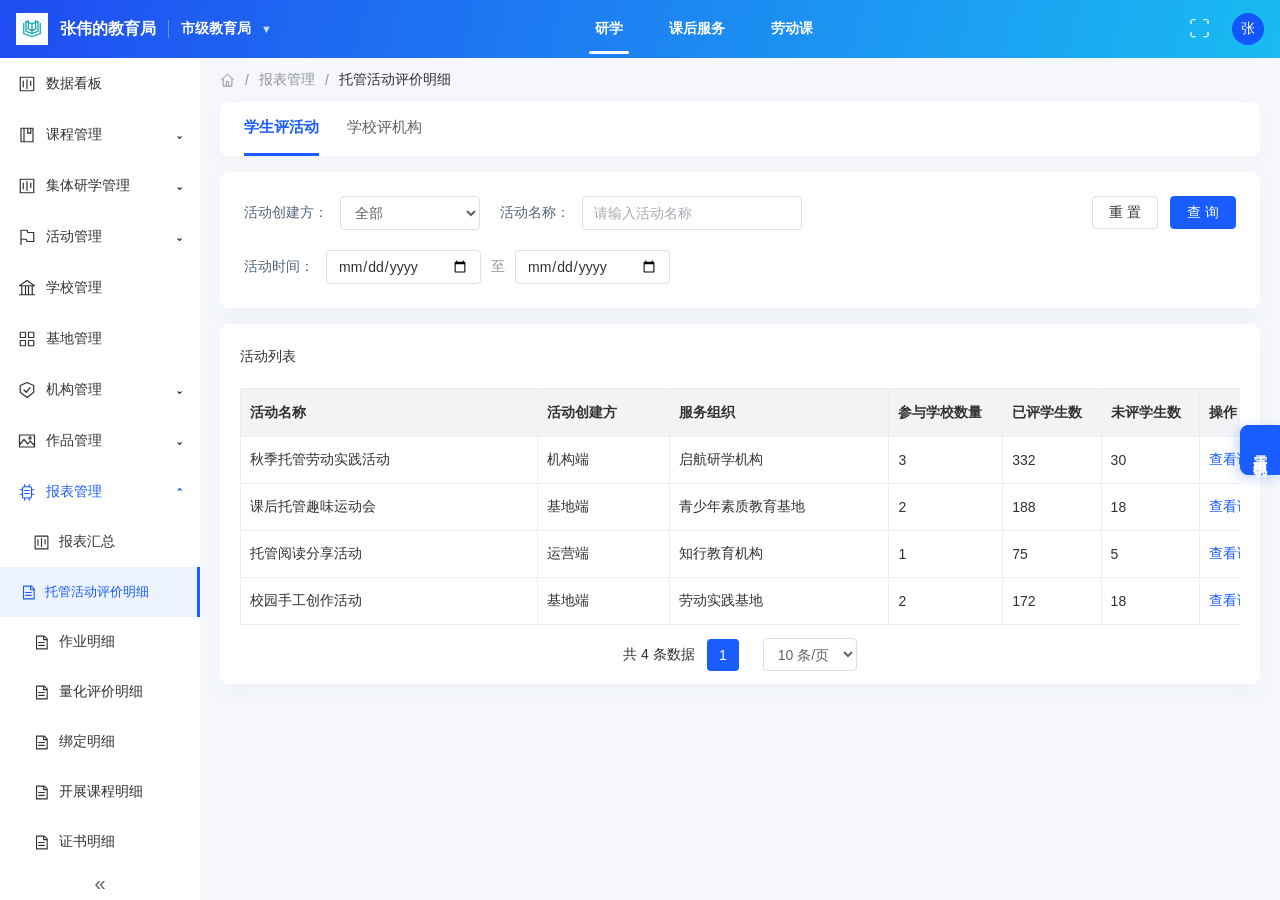
==== commit fbe8d2a3: "Add school list and report export before school organization evaluation dialog" ====
--- a/projects/custody-activity-evaluation/index.html
+++ b/projects/custody-activity-evaluation/index.html
@@ -20,7 +20,7 @@
 <main><div class="breadcrumb"><svg fill="none" stroke="currentColor" stroke-width="1.6"><use href="#home"/></svg><span>/</span><span>报表管理</span><span>/</span><span class="current" id="breadcrumb">托管活动评价明细</span></div>
 <nav class="evaluation-tabs" aria-label="评价类型"><a class="evaluation-tab active" href="index.html" aria-current="page">学生评活动</a><a class="evaluation-tab" href="school-organization.html">学校评机构</a></nav>
 <section class="panel"><div class="filter-top" id="filter-top"><span class="filter-title">筛选条件</span><span class="subtle">具体筛选项待补充</span></div><div class="filter-body"><div id="filters"></div><div class="actions"><button class="btn" id="reset">重 置</button><button class="btn primary" id="query">查 询</button></div></div></section>
-<section class="panel list-panel"><div class="toolbar"><span class="toolbar-title" id="list-title">托管活动评价明细列表</span></div><div style="overflow:auto" id="table"></div><div class="pagination"><span id="total">共 0 条数据</span><button class="page">1</button><select class="page-size" aria-label="每页条数"><option>10 条/页</option><option>20 条/页</option><option>50 条/页</option></select></div></section></main>
+<section class="panel list-panel"><div class="toolbar"><span class="toolbar-title" id="list-title">活动列表</span></div><div style="overflow:auto" id="table"></div><div class="pagination"><span id="total">共 0 条数据</span><button class="page">1</button><select class="page-size" aria-label="每页条数"><option>10 条/页</option><option>20 条/页</option><option>50 条/页</option></select></div></section></main>
 <button class="btn primary requirements-button" id="requirements-button" aria-haspopup="dialog" aria-controls="requirements-drawer" aria-expanded="false">需求说明</button>
 <dialog id="detail-dialog" aria-labelledby="detail-title"><div class="dialog-head"><span id="detail-title">托管活动评价详情</span><button class="dialog-close" aria-label="关闭详情">×</button></div><div class="dialog-body" id="detail-body"></div><div class="dialog-foot"><button class="btn" id="close-detail">关 闭</button></div></dialog>
 <dialog id="requirements-drawer" aria-labelledby="requirements-title"><div class="requirements-head"><h2 id="requirements-title">需求说明</h2><button class="dialog-close" id="requirements-close" aria-label="关闭需求说明">×</button></div><div class="requirements-content"><h3>驻马店教育局端新增托管活动学生对活动的评价统计明细</h3><h3>教育局端 —— 报表管理——新增托管活动学生评价明细入口</h3><p class="requirements-section-label">【统计来源】</p><section><h4>1、市教育局</h4><dl><dt>参与学校数</dt><dd>该市教育局和该市区县教育局下的所有的机构端、基地端、运营后台创建的托管活动授权给学校并上架的学校数量</dd><dt>已评价学生数</dt><dd>该市教育局和该市区县教育局下所有学校学生，报名后在家长端小程序提交的评价数量</dd><dt>未评价学生数</dt><dd>该市教育局和该市区县教育局下所有学校学生，总报名数量 - 已评价学生数量</dd><dt>评价明细</dt><dd>来源于学生在家长端小程序提交的评价明细</dd></dl></section><section><h4>2、区县教育局</h4><dl><dt>参与学校数</dt><dd>该区县教育局下的所有的机构端、基地端、运营后台创建的托管活动授权给学校并上架的学校数量</dd><dt>已评价学生数</dt><dd>该区县教育局下所有学校学生，报名后在家长端小程序提交的评价数量</dd><dt>未评价学生数</dt><dd>该区县教育局下所有学校学生，总报名数量 - 已评价学生数量</dd><dt>评价明细</dt><dd>来源于家长端学生提交的评价明细</dd></dl></section></div><div class="requirements-footer"><button class="btn" id="requirements-done">关 闭</button></div></dialog>
@@ -52,7 +52,7 @@
 current=name;document.querySelector('#breadcrumb').textContent=name;document.title=name+' · 教育局管理平台';document.querySelectorAll('[data-report]').forEach(el=>el.classList.toggle('active',el.dataset.report===name));const student=name==='学生明细';const custody=name==='托管活动评价明细';document.querySelector('.evaluation-tabs').classList.toggle('hidden',!custody);document.querySelector('#filter-top').classList.toggle('hidden',custody);
 document.querySelector('#filter-top').innerHTML=student?'<span>学生数: <b>2</b></span><span>作业提交数: <b>15</b></span><label class="search">'+icon('search')+'<input placeholder="请输入学生姓名" aria-label="学生姓名"></label>':'<span class="filter-title">筛选条件</span>';
 document.querySelector('#filters').innerHTML=student?'<div class="filter-row"><span class="filter-label">学年：</span><button class="choice selected">2026~2027</button><button class="choice">2025~2026</button><button class="expand">展开⌄</button></div><div class="filter-row"><span class="filter-label">学期：</span><button class="choice selected">2026上学期</button></div>':custody?'<div class="activity-filters"><label class="field"><span>活动创建方：</span><select id="activity-creator"><option value="">全部</option><option>机构端</option><option>基地端</option><option>运营端</option></select></label><label class="field"><span>活动名称：</span><input id="activity-name" type="search" placeholder="请输入活动名称"></label><div class="field"><span>活动时间：</span><div class="date-range"><input id="activity-start" type="date" aria-label="活动开始时间"><em>至</em><input id="activity-end" type="date" aria-label="活动结束时间"></div></div></div>':'<div class="placeholder-row">筛选条件待补充</div>';
-document.querySelector('#list-title').innerHTML=student?'':escapeHtml(name)+'列表';document.querySelector('#export')?.remove();if(student){const exportButton=document.createElement('button');exportButton.className='btn primary export';exportButton.id='export';exportButton.innerHTML=icon('export')+'导出报表';exportButton.onclick=exportReferenceStudents;document.querySelector('.toolbar').append(exportButton)};
+document.querySelector('#list-title').innerHTML=student?'':custody?'活动列表':escapeHtml(name)+'列表';document.querySelector('#export')?.remove();if(student){const exportButton=document.createElement('button');exportButton.className='btn primary export';exportButton.id='export';exportButton.innerHTML=icon('export')+'导出报表';exportButton.onclick=exportReferenceStudents;document.querySelector('.toolbar').append(exportButton)};
 if(student){renderStudents('')}else if(custody){renderActivities()}else{document.querySelector('#table').innerHTML='<table><thead><tr><th>列表字段待补充</th></tr></thead><tbody><tr><td class="empty-cell">暂无数据</td></tr></tbody></table>';document.querySelector('#total').textContent='共 0 条数据'}
 }
 const students=[['学生张伟','已绑定',15,8,0,1,0,0,1,0,0,'15683081401'],['秋秋','已绑定',0,6,1,1,0,0,0,1,0,'18510239330']];
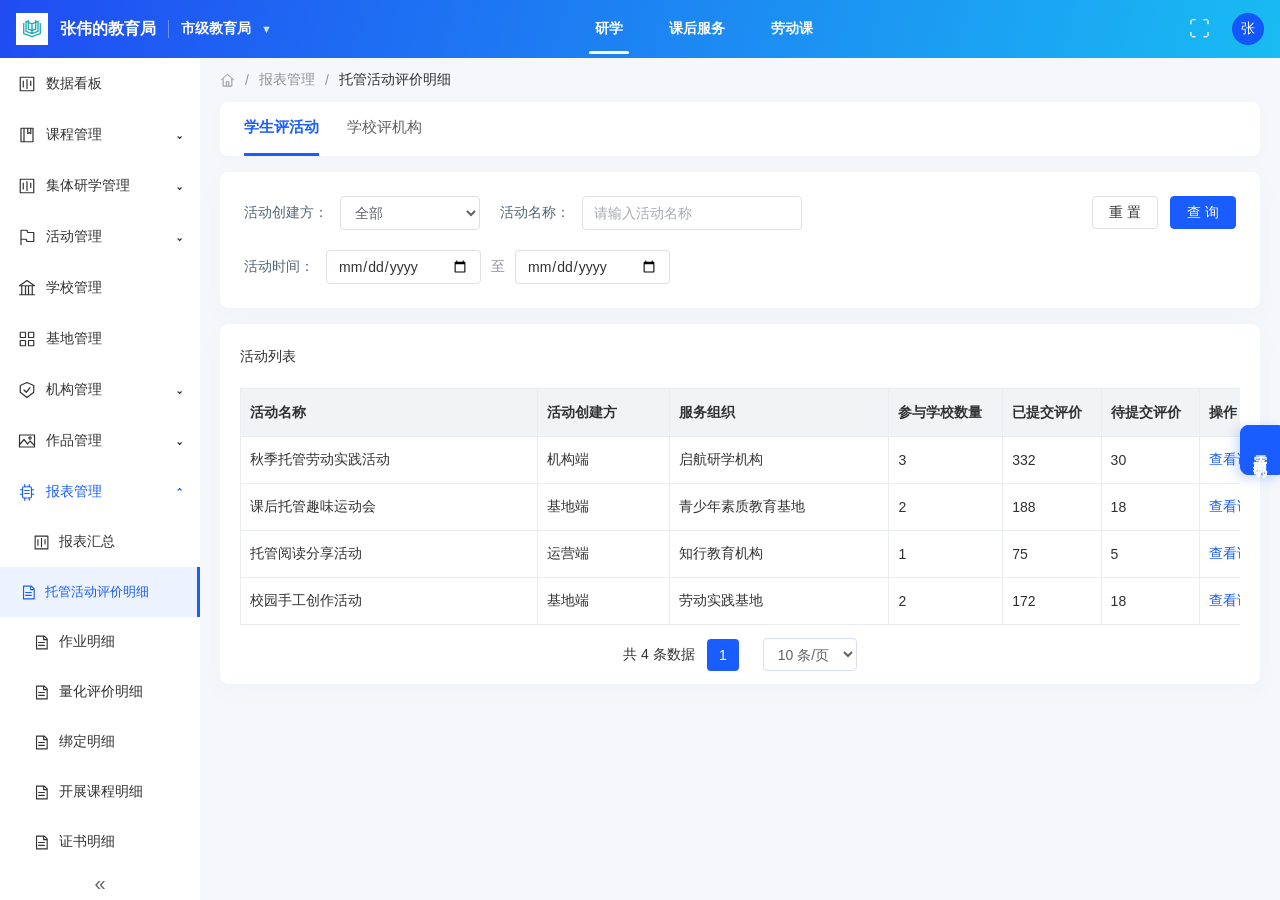
==== commit 2e9e4948: "Rename evaluation status columns to submitted and pending submission" ====
--- a/projects/custody-activity-evaluation/index.html
+++ b/projects/custody-activity-evaluation/index.html
@@ -45,7 +45,7 @@
 document.querySelector('#activity-end').classList.toggle('invalid',Boolean(start&&end&&start>end));
 if(start&&end&&start>end){toast('结束时间不能早于开始时间');return}
 activityRows=filterActivities(school,activity,start,end,document.querySelector('#activity-creator').value);
-document.querySelector('#table').innerHTML='<table class="structure-table"><thead><tr><th>活动名称</th><th>活动创建方</th><th>服务组织</th><th>参与学校数量</th><th>已评学生数</th><th>未评学生数</th><th>操作</th></tr></thead><tbody>'+(activityRows.length?activityRows.map(a=>`<tr><td>${escapeHtml(a.name)}</td><td>${escapeHtml(a.creator)}</td><td>${escapeHtml(a.serviceOrganization)}</td><td>${a.schoolCount}</td><td>${a.evaluated}</td><td>${a.unevaluated}</td><td><button class="link-btn" data-detail="${a.id}">查看详情</button></td></tr>`).join(''):'<tr><td colspan="7" class="empty-cell">暂无符合筛选条件的数据</td></tr>')+'</tbody></table>';
+document.querySelector('#table').innerHTML='<table class="structure-table"><thead><tr><th>活动名称</th><th>活动创建方</th><th>服务组织</th><th>参与学校数量</th><th>已提交评价</th><th>待提交评价</th><th>操作</th></tr></thead><tbody>'+(activityRows.length?activityRows.map(a=>`<tr><td>${escapeHtml(a.name)}</td><td>${escapeHtml(a.creator)}</td><td>${escapeHtml(a.serviceOrganization)}</td><td>${a.schoolCount}</td><td>${a.evaluated}</td><td>${a.unevaluated}</td><td><button class="link-btn" data-detail="${a.id}">查看详情</button></td></tr>`).join(''):'<tr><td colspan="7" class="empty-cell">暂无符合筛选条件的数据</td></tr>')+'</tbody></table>';
 document.querySelector('#total').textContent='共 '+activityRows.length+' 条数据';
 }
 function render(name){
